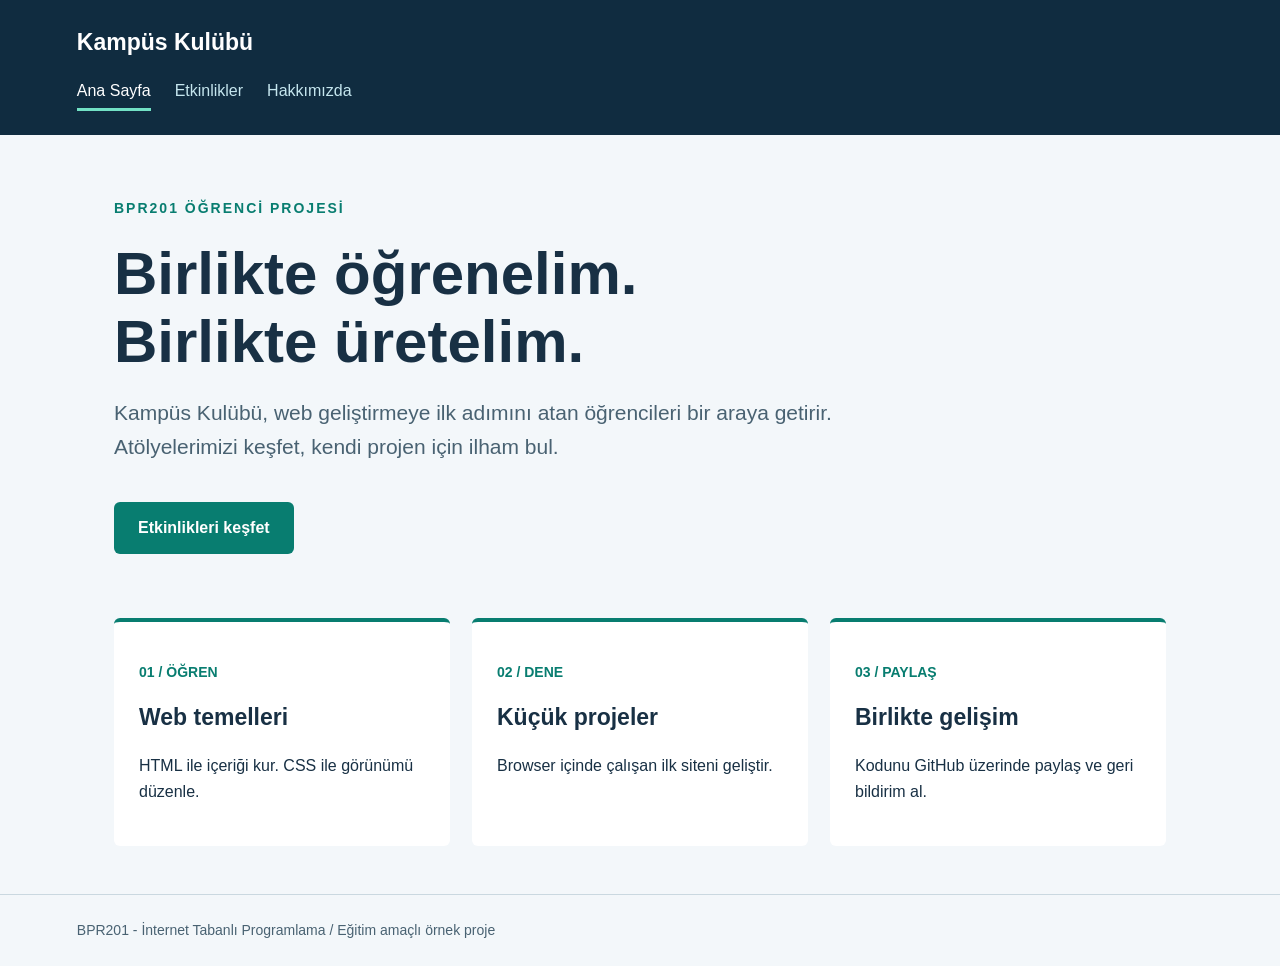
==== index.html @ d20a30cc "Add files via upload" ====
<!doctype html>
<html lang="tr">
<head>
  <meta charset="UTF-8">
  <meta name="viewport" content="width=device-width, initial-scale=1.0">
  <title>Ana Sayfa | Kampüs Kulübü</title>
  <link rel="stylesheet" href="style.css">
</head>
<body>
<header><div class="brand">Kampüs Kulübü</div><nav aria-label="Ana menü"><a href="index.html" aria-current="page">Ana Sayfa</a>
<a href="etkinlikler.html">Etkinlikler</a>
<a href="hakkimizda.html">Hakkımızda</a></nav></header>
<main><p class="eyebrow">BPR201 ÖĞRENCİ PROJESİ</p>
<h1>Birlikte öğrenelim.<br>Birlikte üretelim.</h1>
<p class="intro">Kampüs Kulübü, web geliştirmeye ilk adımını atan öğrencileri bir araya getirir. Atölyelerimizi keşfet, kendi projen için ilham bul.</p>
<a class="button" href="etkinlikler.html">Etkinlikleri keşfet</a>
<section class="grid" aria-label="Kulüp çalışma alanları">
<article><p class="meta">01 / ÖĞREN</p><h2>Web temelleri</h2><p>HTML ile içeriği kur. CSS ile görünümü düzenle.</p></article>
<article><p class="meta">02 / DENE</p><h2>Küçük projeler</h2><p>Browser içinde çalışan ilk siteni geliştir.</p></article>
<article><p class="meta">03 / PAYLAŞ</p><h2>Birlikte gelişim</h2><p>Kodunu GitHub üzerinde paylaş ve geri bildirim al.</p></article>
</section></main>
<footer>BPR201 - İnternet Tabanlı Programlama / Eğitim amaçlı örnek proje</footer>
</body>
</html>
---- style.css ----
/* Ortak görünüm: Üç HTML dosyası bu dosyayı kullanır. */
* { box-sizing: border-box; }
body { margin: 0; font-family: Arial, sans-serif; color: #183044; background: #f3f7fa; line-height: 1.65; }
header { background: #102c40; color: white; padding: 24px max(6vw, 20px); }
.brand { font-weight: bold; font-size: 23px; }
nav { display: flex; flex-wrap: wrap; gap: 24px; margin-top: 12px; }
nav a { color: #c5e6ee; text-decoration: none; padding: 4px 0; }
nav a[aria-current="page"] { color: white; border-bottom: 3px solid #72e1c5; }
a { color: #086767; }
a:focus-visible { outline: 3px solid #e1a82b; outline-offset: 5px; }
main { max-width: 1100px; margin: 0 auto; padding: 48px 24px; min-height: 65vh; }
.eyebrow { color: #087d70; font-weight: bold; letter-spacing: 2px; font-size: 14px; }
h1 { font-size: clamp(34px, 5vw, 60px); line-height: 1.12; max-width: 850px; margin: 20px 0; }
.intro { font-size: 21px; max-width: 730px; color: #496272; }
.button { display: inline-block; margin: 16px 0 32px; padding: 13px 24px; background: #087d70; color: white; border-radius: 6px; text-decoration: none; font-weight: bold; }
.grid { display: grid; grid-template-columns: repeat(3, 1fr); gap: 22px; margin-top: 32px; }
article { background: white; border-top: 4px solid #087d70; padding: 25px; border-radius: 6px; }
article h2 { margin: 10px 0; font-size: 23px; }
.meta { font-size: 14px; color: #087d70; font-weight: bold; }
.note { padding: 18px 22px; border-left: 4px solid #db9d27; background: #fff4d8; margin-top: 30px; }
footer { border-top: 1px solid #cad8e0; padding: 24px 6vw; color: #496272; font-size: 14px; }
@media (max-width: 700px) { .grid { grid-template-columns: 1fr; } main { padding-top: 28px; } }
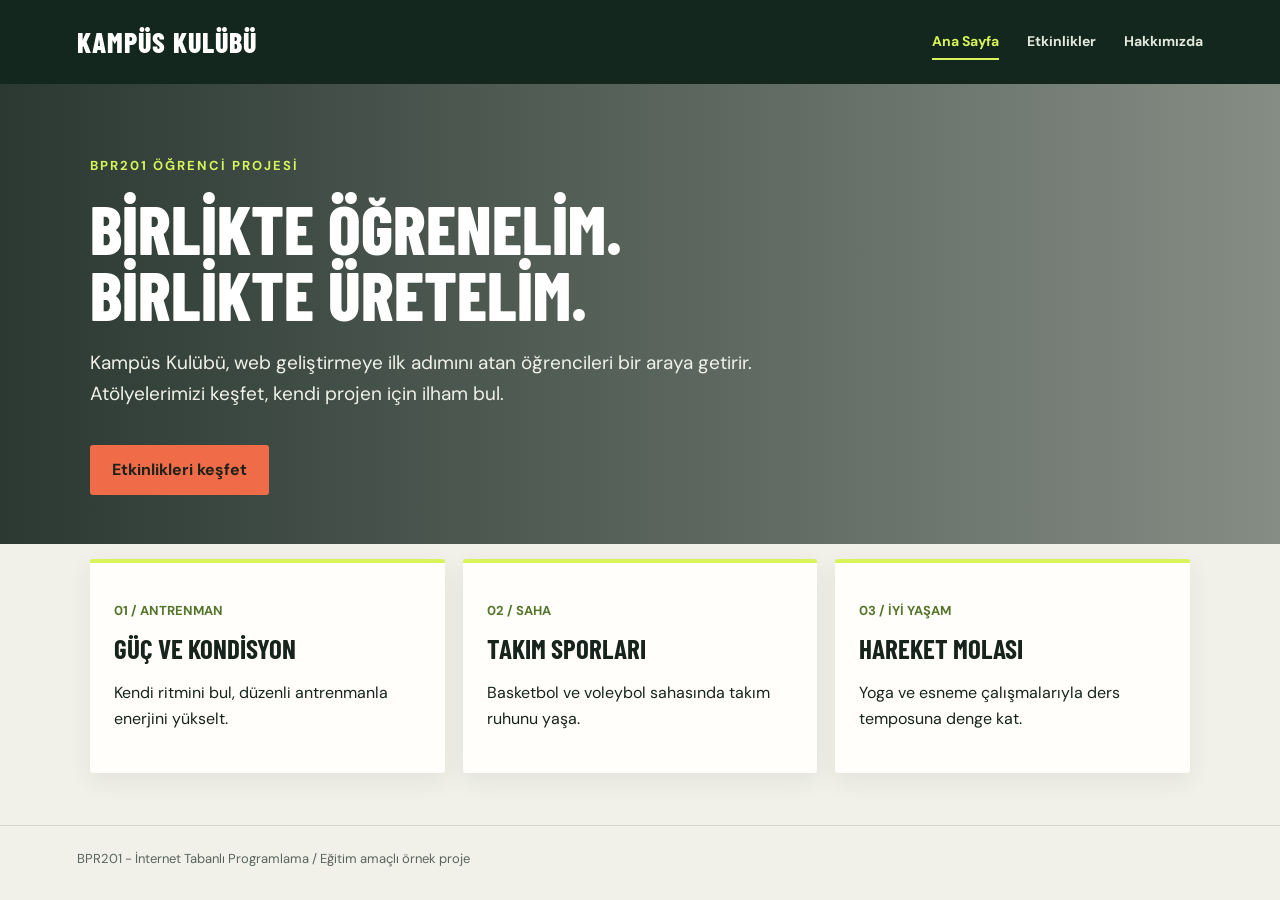
==== commit 46cd8a99: "Mevcut tasarım Spor Kampüs Projesi teması adı altında yeniden düzenlendi." ====
--- a/index.html
+++ b/index.html
@@ -15,9 +15,9 @@
 <p class="intro">Kampüs Kulübü, web geliştirmeye ilk adımını atan öğrencileri bir araya getirir. Atölyelerimizi keşfet, kendi projen için ilham bul.</p>
 <a class="button" href="etkinlikler.html">Etkinlikleri keşfet</a>
 <section class="grid" aria-label="Kulüp çalışma alanları">
-<article><p class="meta">01 / ÖĞREN</p><h2>Web temelleri</h2><p>HTML ile içeriği kur. CSS ile görünümü düzenle.</p></article>
-<article><p class="meta">02 / DENE</p><h2>Küçük projeler</h2><p>Browser içinde çalışan ilk siteni geliştir.</p></article>
-<article><p class="meta">03 / PAYLAŞ</p><h2>Birlikte gelişim</h2><p>Kodunu GitHub üzerinde paylaş ve geri bildirim al.</p></article>
+<article><p class="meta">01 / ANTRENMAN</p><h2>Güç ve kondisyon</h2><p>Kendi ritmini bul, düzenli antrenmanla enerjini yükselt.</p></article>
+<article><p class="meta">02 / SAHA</p><h2>Takım sporları</h2><p>Basketbol ve voleybol sahasında takım ruhunu yaşa.</p></article>
+<article><p class="meta">03 / İYİ YAŞAM</p><h2>Hareket molası</h2><p>Yoga ve esneme çalışmalarıyla ders temposuna denge kat.</p></article>
 </section></main>
 <footer>BPR201 - İnternet Tabanlı Programlama / Eğitim amaçlı örnek proje</footer>
 </body>
--- a/style.css
+++ b/style.css
@@ -1,22 +1,68 @@
 /* Ortak görünüm: Üç HTML dosyası bu dosyayı kullanır. */
+@import url('https://fonts.googleapis.com/css2?family=Barlow+Condensed:wght@600;700;800&family=DM+Sans:wght@400;500;600;700&display=swap');
+
+:root {
+	color-scheme: light;
+	--ink: #17241d;
+	--forest: #14271e;
+	--field: #d7f45b;
+	--coral: #f06b48;
+	--paper: #f1f1e9;
+	--muted: #59645d;
+}
+
 * { box-sizing: border-box; }
-body { margin: 0; font-family: Arial, sans-serif; color: #183044; background: #f3f7fa; line-height: 1.65; }
-header { background: #102c40; color: white; padding: 24px max(6vw, 20px); }
-.brand { font-weight: bold; font-size: 23px; }
-nav { display: flex; flex-wrap: wrap; gap: 24px; margin-top: 12px; }
-nav a { color: #c5e6ee; text-decoration: none; padding: 4px 0; }
-nav a[aria-current="page"] { color: white; border-bottom: 3px solid #72e1c5; }
-a { color: #086767; }
-a:focus-visible { outline: 3px solid #e1a82b; outline-offset: 5px; }
-main { max-width: 1100px; margin: 0 auto; padding: 48px 24px; min-height: 65vh; }
-.eyebrow { color: #087d70; font-weight: bold; letter-spacing: 2px; font-size: 14px; }
-h1 { font-size: clamp(34px, 5vw, 60px); line-height: 1.12; max-width: 850px; margin: 20px 0; }
-.intro { font-size: 21px; max-width: 730px; color: #496272; }
-.button { display: inline-block; margin: 16px 0 32px; padding: 13px 24px; background: #087d70; color: white; border-radius: 6px; text-decoration: none; font-weight: bold; }
-.grid { display: grid; grid-template-columns: repeat(3, 1fr); gap: 22px; margin-top: 32px; }
-article { background: white; border-top: 4px solid #087d70; padding: 25px; border-radius: 6px; }
-article h2 { margin: 10px 0; font-size: 23px; }
-.meta { font-size: 14px; color: #087d70; font-weight: bold; }
-.note { padding: 18px 22px; border-left: 4px solid #db9d27; background: #fff4d8; margin-top: 30px; }
-footer { border-top: 1px solid #cad8e0; padding: 24px 6vw; color: #496272; font-size: 14px; }
-@media (max-width: 700px) { .grid { grid-template-columns: 1fr; } main { padding-top: 28px; } }
+body { margin: 0; font-family: 'DM Sans', sans-serif; color: var(--ink); background: var(--paper); line-height: 1.65; }
+header { display: flex; align-items: center; justify-content: space-between; gap: 24px; background: var(--forest); color: white; padding: 19px max(6vw, 20px); }
+.brand { font-family: 'Barlow Condensed', sans-serif; font-weight: 800; font-size: 28px; letter-spacing: 1px; text-transform: uppercase; }
+nav { display: flex; flex-wrap: wrap; gap: 28px; }
+nav a { color: #e2e8dc; text-decoration: none; padding: 5px 0; font-size: 14px; font-weight: 700; }
+nav a[aria-current="page"] { color: var(--field); border-bottom: 2px solid var(--field); }
+a { color: #315a3b; }
+a:focus-visible { outline: 3px solid var(--coral); outline-offset: 5px; }
+main {
+	position: relative;
+	isolation: isolate;
+	min-height: 65vh;
+	padding: 58px max(6vw, calc((100vw - 1100px) / 2)) 52px;
+	background-color: var(--paper);
+}
+main::before {
+	position: absolute;
+	z-index: -1;
+	inset: 0 0 auto;
+	height: 460px;
+	background-image:
+		linear-gradient(90deg, rgba(15, 31, 24, .88), rgba(15, 31, 24, .48)),
+		linear-gradient(180deg, transparent 56%, var(--paper) 100%),
+		url('https://images.unsplash.com/photo-1519861531473-9200262188bf?auto=format&fit=crop&w=2000&q=85');
+	background-repeat: no-repeat;
+	background-position: center top;
+	background-size: 100% 100%, 100% 100%, cover;
+	content: '';
+}
+.eyebrow { color: var(--field); font-weight: 700; letter-spacing: 2px; font-size: 13px; }
+h1 { color: white; font-family: 'Barlow Condensed', sans-serif; font-size: 68px; font-weight: 800; line-height: .98; max-width: 850px; margin: 18px 0; text-transform: uppercase; }
+.intro { font-size: 19px; max-width: 730px; color: #f0f2e9; }
+.button { display: inline-block; margin: 16px 0 32px; padding: 12px 22px; background: var(--coral); color: #1d211a; border-radius: 3px; text-decoration: none; font-weight: 700; transition: background-color .18s ease, transform .18s ease; }
+.button:hover { background: var(--field); transform: translateY(-2px); }
+.grid { display: grid; grid-template-columns: repeat(3, 1fr); gap: 18px; margin-top: 32px; }
+article { background: #fffefa; border-top: 4px solid var(--field); padding: 24px; border-radius: 3px; box-shadow: 0 8px 24px rgba(23, 36, 29, .07); }
+article h2 { margin: 10px 0; font-family: 'Barlow Condensed', sans-serif; font-size: 27px; line-height: 1.1; text-transform: uppercase; }
+.meta { font-size: 13px; color: #55752d; font-weight: 700; }
+.note { padding: 16px 20px; border-left: 4px solid var(--coral); background: #e4e9d8; margin-top: 28px; }
+footer { border-top: 1px solid #d5d9cd; padding: 22px 6vw; color: var(--muted); font-size: 13px; }
+
+@media (max-width: 700px) {
+	header { align-items: flex-start; flex-direction: column; gap: 8px; }
+	nav { gap: 18px; }
+	main { padding: 36px 20px 40px; }
+	main::before { height: 430px; }
+	h1 { font-size: 52px; }
+	.intro { font-size: 17px; }
+	.grid { grid-template-columns: 1fr; gap: 14px; }
+}
+
+@media (prefers-reduced-motion: reduce) {
+	.button { transition: none; }
+}
